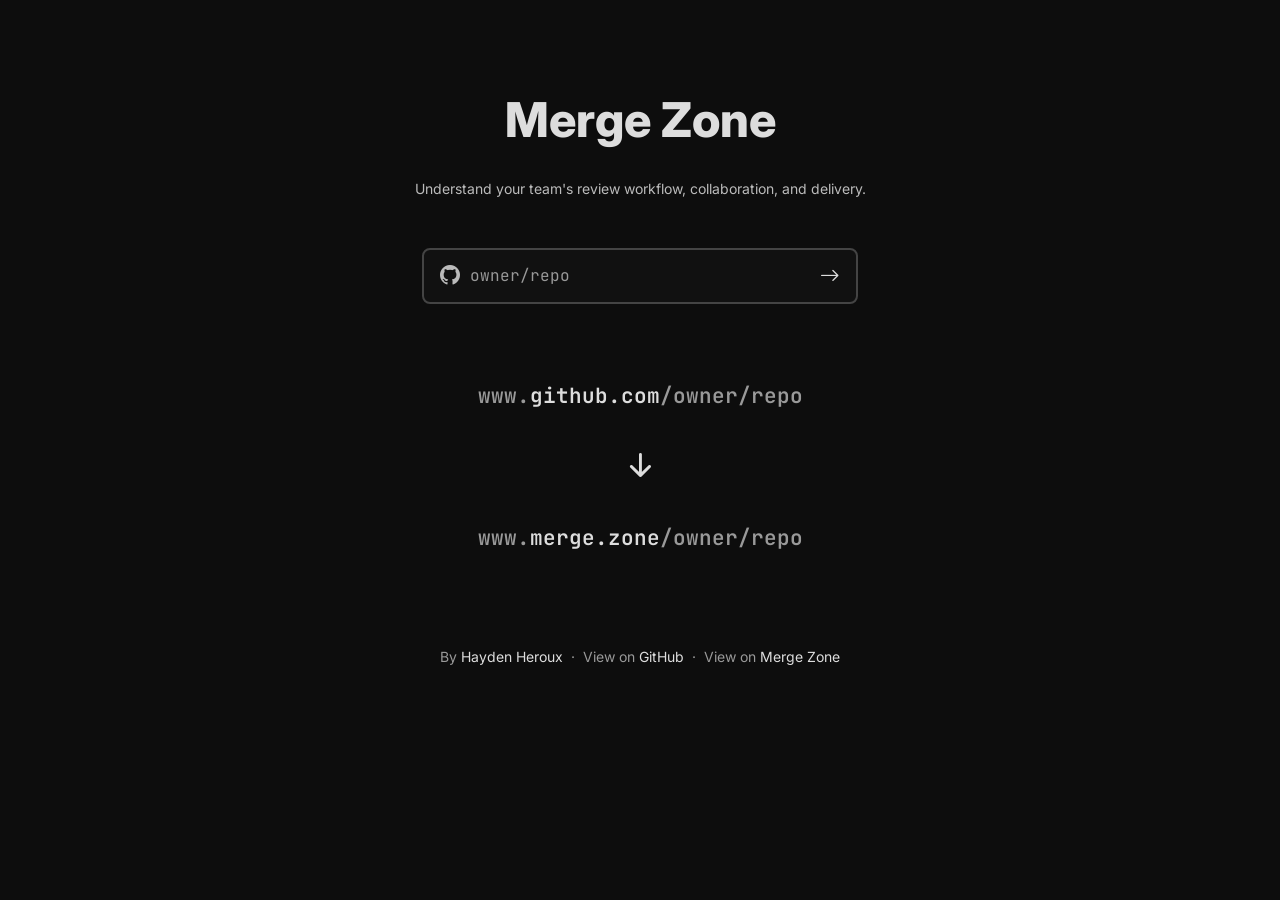
==== templates/index.html @ f8cf0dc9 "Add `lang` attribute." ====
<!DOCTYPE html>
<html lang="en">
<head>
	<title>Merge Zone</title>
    <link rel="stylesheet" href="/public/main.css">
	<link rel="stylesheet" href="https://cdn.jsdelivr.net/npm/bootstrap-icons@1.13.1/font/bootstrap-icons.min.css">
    <link rel="preconnect" href="https://fonts.googleapis.com">
    <link rel="preconnect" href="https://fonts.gstatic.com" crossorigin>
    <link href="https://fonts.googleapis.com/css2?family=Inter:ital,opsz,wght@0,14..32,100..900;1,14..32,100..900&family=JetBrains+Mono:ital,wght@0,100..800;1,100..800&display=swap" rel="stylesheet">
    <meta name="description" content="Understand your team's review workflow, collaboration, and delivery."/>
    <meta name="viewport" content="width=device-width, initial-scale=1.0">
    <meta property="og:title" content="Merge Zone"/>
    <meta property="og:type" content="website"/>
    <meta property="og:url" content="{{.BaseURL}}"/>
    <meta property="og:description" content="Understand your team's review workflow, collaboration, and delivery."/>
</head>
<body>
    <header class="hero">
        <div>
            <h1 class="title">Merge Zone</h1>
            <p class="dim">Understand your team's review workflow, collaboration, and delivery.</p>
        </div>
    </header>
    <main>
        <form id="repo-form" class="dim center-inline">
            <div class="input-group">
                <i class="bi bi-github"></i>
                <input 
                    type="text" 
                    id="repo-input" 
                    placeholder="owner/repo"
                    required
                >
                <button type="submit" aria-label="Submit">
                    <i class="bi bi-arrow-right" aria-hidden="true"></i>
                </button>
            </div>
        </form>
        <div class="example center-inline very-dim">
                <h2>www.<em>github.com</em>/owner/repo</h2>
                <i class="bi bi-arrow-down-short text arrow"></i>
                <h2>www.<em>merge.zone</em>/owner/repo</h2>
        </div>
    </main>

    <script>
        document.getElementById('repo-form').addEventListener('submit', function(e) {
            e.preventDefault();
            var input = document.getElementById('repo-input').value.trim();
            
            var repo = input
                .replace(/^https?:\/\/github\.com\//, '')
                .replace(/\/$/, '');
            
            if (repo) {
                window.location.href = '/' + repo;
            }
        });
    </script>
    <footer class="center-inline">
        <p class="very-dim">
            By <a class="text" href="https://www.haydenheroux.com">Hayden Heroux</a>
            &nbsp;&middot;&nbsp;
            View on <a class="text" href="https://www.github.com/haydenheroux/merge">GitHub</a>
            &nbsp;&middot;&nbsp;
            View on <a class="text" href="https://www.merge.zone/haydenheroux/merge">Merge Zone</a>
        </p>
    </footer>
</body>
</html>
---- public/main.css ----
:root {
    --color-page-background: #0d0d0d;
    --color-element-background: #111111;
    --color-element-alternate-background: #1d1d1d;
    --color-text: #dddddd;
    --color-dim: #bbbbbb;
    --color-very-dim: #999999;
    --color-border: #444444;
}

body {
    width: 80%;
    margin-inline: auto;

    background-color: var(--color-page-background);
    color: var(--color-text);

	font-size: 14px;
	font-family: "Inter", sans-serif;
	font-optical-sizing: auto;
	font-weight: 400;
	font-style: normal;
    line-height: 1.8;
    text-wrap: balance;
}

a {
    color: inherit;
    text-decoration: none;

    border-bottom: 1px solid transparent;
}

a:hover {
    border-bottom: 1px solid currentcolor;
}

a:has(i.bi):hover {
    border-bottom: 1px solid transparent;
}

header {
	margin-top: 4rem;
	margin-bottom: 2rem;
}

header .title {
	line-height: 1;
}

header i.bi-github {
    font-size: 1.3rem;
}

header .bar {
	display: flex;
	flex-direction: row;
	gap: 1.5rem;
}

.bar.tight {
    display: flex;
    flex-direction: row;
    align-items: center;
    gap: 0.9rem;
}

main {
    display: flex;
    flex-direction: column;
    gap: 2rem;

	margin-bottom: 2rem;
}

.center {
	display: flex;
	align-items: center;
	justify-content: center;
}

.center-block {
	display: flex;
	justify-content: center;
}

.center-inline {
	display: flex;
    flex-direction: column;
	align-items: center;
}

.pull-request {
    display: grid;
    grid-template-columns: 1fr 3fr;
    gap: 1.5rem;

	border: 2px solid var(--color-border);
	border-radius: 12px;
	padding: 2rem;

	background-color: var(--color-element-background);
}

.pull-request.draft {
	background-color: var(--color-element-alternate-background);
}

@media (max-width: 1000px) {
    .pull-request > div:nth-child(3) {
        grid-column: span 2;
    }
}

@media (min-width: 1000px) {
    .pull-request {
        grid-template-columns: 2rem 6rem auto;
    }

    .pull-request > div:nth-child(3) {
        grid-column: auto;
    }
}

.pull-request > div {
    display: flex;
    flex-direction: column;
    gap: 0.25rem;
}

.pull-request .title {
	font-size: 16px;
	text-align: left;
}

.text {
    color: var(--color-text);
}

.dim {
    color: var(--color-dim);
}

.very-dim {
    color: var(--color-very-dim);
}

.status-icon {
    font-size: 1.1rem;
}

.error {
	color: red;
}

.warn {
	color: orange;
}

.ok {
	color: green;
}

.status-icon.ok {
    font-size: 1.15rem;
}

.hero {
    display: flex;
    flex-direction: column;
    gap: 2rem;
}

.hero .title {
    font-size: 48px;
    font-weight: 800;
    text-align: center;
}

.hero p {
    text-align: center;
}

.example {
    margin-block: 2rem;

    font-family: "JetBrains Mono", monospace;
    font-optical-sizing: auto;
    font-style: normal;
}

.example em {
    color: var(--color-text);
    font-style: normal;
}

.example h2 {
    line-height: 1;
    font-weight: 600;
} 

.arrow {
    font-size: 3rem;
}

.input-group {
    display: flex;
    align-items: center;
    gap: 0.5rem;
    background-color: var(--color-element-background);
    border: 2px solid var(--color-border);
    border-radius: 8px;
    padding: 0.5rem 1rem;
    width: 80%;
    max-width: 400px;
    margin-inline: auto;
}

.input-group:focus-within {
    border-color: var(--color-text);
}

.input-group i {
    font-size: 1.25rem;
}

.input-group input {
    width: 100%; 
    flex: 1;
    background: transparent;
    border: none;
    color: var(--color-text);
    font-family: "JetBrains Mono", monospace;
    font-size: 1rem;
    outline: none;
}

.input-group input::placeholder {
    color: var(--color-very-dim);
}

button {
    background: transparent;
    border: none;
    color: var(--color-text);
    cursor: pointer;
    padding: 0;
}

.button-inline {
    margin-right: 0.5rem;
}

@media (pointer: coarse) {
    .button-toggle {
        position: relative;
    }

    .button-toggle::after {
        content: ""; 
        position: absolute;

        top: -20px;
        bottom: -20px;
        left: -20px;
        right: -20px;
    }
}

.input-group button {
    transition: transform 0.2s ease;
    font-size: 1.25rem;
}

.input-group button:hover {
    transform: translateX(4px);
}
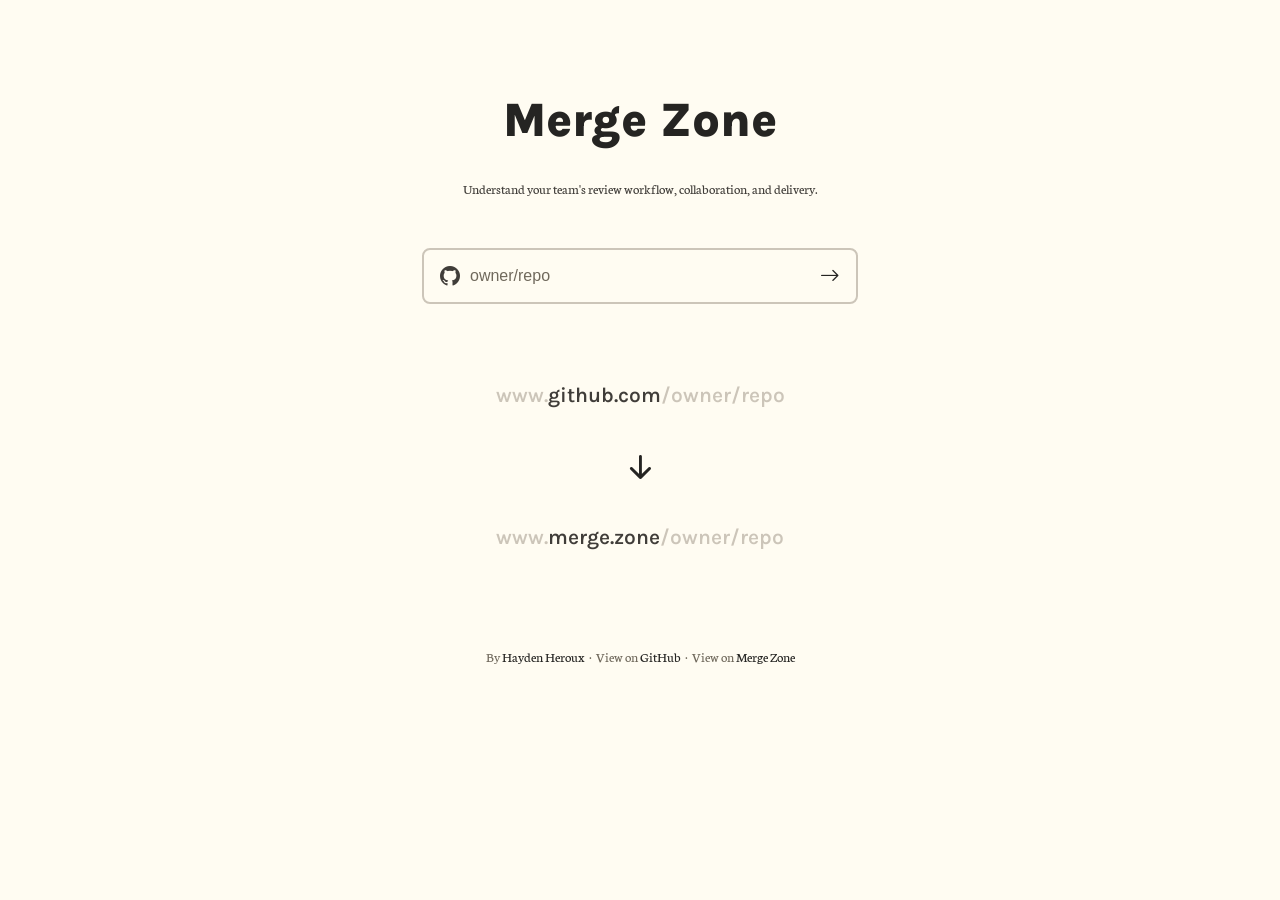
==== commit 72b250dc: "feat(web): Use new light color scheme." ====
--- a/templates/index.html
+++ b/templates/index.html
@@ -3,10 +3,10 @@
 <head>
 	<title>Merge Zone</title>
     <link rel="stylesheet" href="/public/main.css">
-	<link rel="stylesheet" href="https://cdn.jsdelivr.net/npm/bootstrap-icons@1.13.1/font/bootstrap-icons.min.css">
     <link rel="preconnect" href="https://fonts.googleapis.com">
     <link rel="preconnect" href="https://fonts.gstatic.com" crossorigin>
-    <link href="https://fonts.googleapis.com/css2?family=Inter:ital,opsz,wght@0,14..32,100..900;1,14..32,100..900&family=JetBrains+Mono:ital,wght@0,100..800;1,100..800&display=swap" rel="stylesheet">
+    <link href="https://fonts.googleapis.com/css2?family=Karla:ital,wght@0,200..800;1,200..800&family=Neuton:ital,wght@0,200;0,300;0,400;0,700;0,800;1,400&display=swap" rel="stylesheet">
+    <link rel="stylesheet" href="https://cdn.jsdelivr.net/npm/bootstrap-icons@1.13.1/font/bootstrap-icons.min.css">
     <meta name="description" content="Understand your team's review workflow, collaboration, and delivery."/>
     <meta name="viewport" content="width=device-width, initial-scale=1.0">
     <meta property="og:title" content="Merge Zone"/>
@@ -21,7 +21,7 @@
             <p class="dim">Understand your team's review workflow, collaboration, and delivery.</p>
         </div>
     </header>
-    <main>
+    <main class="flex">
         <form id="repo-form" class="dim center-inline">
             <div class="input-group">
                 <i class="bi bi-github"></i>
@@ -30,20 +30,21 @@
                     id="repo-input" 
                     placeholder="owner/repo"
                     required
+                    aria-label="Search your repository"
                 >
                 <button type="submit" aria-label="Submit">
                     <i class="bi bi-arrow-right" aria-hidden="true"></i>
                 </button>
             </div>
         </form>
-        <div class="example center-inline very-dim">
+        <div class="example center-inline">
                 <h2>www.<em>github.com</em>/owner/repo</h2>
                 <i class="bi bi-arrow-down-short text arrow"></i>
                 <h2>www.<em>merge.zone</em>/owner/repo</h2>
         </div>
     </main>
 
-    <script>
+    <script defer>
         document.getElementById('repo-form').addEventListener('submit', function(e) {
             e.preventDefault();
             var input = document.getElementById('repo-input').value.trim();
--- a/public/main.css
+++ b/public/main.css
@@ -1,24 +1,26 @@
 :root {
-    --color-page-background: #0d0d0d;
-    --color-element-background: #111111;
-    --color-element-alternate-background: #1d1d1d;
-    --color-text: #dddddd;
-    --color-dim: #bbbbbb;
-    --color-very-dim: #999999;
-    --color-border: #444444;
+    --color-white: #fffcf2;
+    --color-silver: #ccc5b9;
+    --color-beige: #70695c;
+    --color-brown: #403d39;
+    --color-black: #252422;
+    --color-paprika: #eb5e28;
+    --color-sage: #5b7e3c;
+    --color-yellow: #ffd65a;
+    --color-orange: #ff9d23;
+    --color-red: #ea5252;
 }
 
 body {
     width: 80%;
     margin-inline: auto;
 
-    background-color: var(--color-page-background);
-    color: var(--color-text);
+    background-color: var(--color-white);
+    color: var(--color-black);
 
 	font-size: 14px;
-	font-family: "Inter", sans-serif;
-	font-optical-sizing: auto;
-	font-weight: 400;
+	font-family: "Neuton", serif;
+	font-weight: 500;
 	font-style: normal;
     line-height: 1.8;
     text-wrap: balance;
@@ -39,6 +41,11 @@
     border-bottom: 1px solid transparent;
 }
 
+b, h1, h2, h3 {
+    font-family: "Karla", sans-serif;
+    font-weight: 700;
+}
+
 header {
 	margin-top: 4rem;
 	margin-bottom: 2rem;
@@ -66,11 +73,18 @@
 }
 
 main {
-    display: flex;
-    flex-direction: column;
+    margin-bottom: 2rem;
     gap: 2rem;
-
-	margin-bottom: 2rem;
+}
+
+main.flex {
+    display: flex;
+    flex-direction: column;
+}
+
+main.grid {
+    display: grid;
+    grid-template-columns: 1fr;
 }
 
 .center {
@@ -91,78 +105,59 @@
 }
 
 .pull-request {
-    display: grid;
-    grid-template-columns: 1fr 3fr;
+    width: 80%;
+    margin-inline: auto;
+
+    display: flex;
+    flex-direction: column;
     gap: 1.5rem;
 
-	border: 2px solid var(--color-border);
-	border-radius: 12px;
+	border: 1px solid var(--color-silver);
+	border-radius: 20px;
 	padding: 2rem;
-
-	background-color: var(--color-element-background);
-}
-
-.pull-request.draft {
-	background-color: var(--color-element-alternate-background);
-}
-
-@media (max-width: 1000px) {
-    .pull-request > div:nth-child(3) {
-        grid-column: span 2;
-    }
-}
-
-@media (min-width: 1000px) {
-    .pull-request {
-        grid-template-columns: 2rem 6rem auto;
-    }
-
-    .pull-request > div:nth-child(3) {
-        grid-column: auto;
-    }
 }
 
 .pull-request > div {
     display: flex;
-    flex-direction: column;
-    gap: 0.25rem;
+    flex-direction: row;
+    gap: 1.5rem;
 }
 
 .pull-request .title {
-	font-size: 16px;
+	font-size: 20px;
 	text-align: left;
 }
 
 .text {
-    color: var(--color-text);
+    color: var(--color-black);
 }
 
 .dim {
-    color: var(--color-dim);
+    color: var(--color-brown);
 }
 
 .very-dim {
-    color: var(--color-very-dim);
+    color: var(--color-beige);
 }
 
 .status-icon {
-    font-size: 1.1rem;
+    font-size: 1.15rem;
 }
 
 .error {
-	color: red;
+	color: var(--color-red);
 }
 
 .warn {
-	color: orange;
-}
-
-.ok {
-	color: green;
-}
-
-.status-icon.ok {
-    font-size: 1.15rem;
+	color: var(--color-orange);
+}
+
+.ok, .special {
+	color: var(--color-sage);
+}
+
+.status-icon.warn {
+    font-size: 1.05rem;
 }
 
 .hero {
@@ -183,14 +178,11 @@
 
 .example {
     margin-block: 2rem;
-
-    font-family: "JetBrains Mono", monospace;
-    font-optical-sizing: auto;
-    font-style: normal;
+    color: var(--color-silver);
 }
 
 .example em {
-    color: var(--color-text);
+    color: var(--color-brown);
     font-style: normal;
 }
 
@@ -207,8 +199,7 @@
     display: flex;
     align-items: center;
     gap: 0.5rem;
-    background-color: var(--color-element-background);
-    border: 2px solid var(--color-border);
+    border: 2px solid var(--color-silver);
     border-radius: 8px;
     padding: 0.5rem 1rem;
     width: 80%;
@@ -217,7 +208,7 @@
 }
 
 .input-group:focus-within {
-    border-color: var(--color-text);
+    border-color: var(--color-beige);
 }
 
 .input-group i {
@@ -230,25 +221,28 @@
     background: transparent;
     border: none;
     color: var(--color-text);
-    font-family: "JetBrains Mono", monospace;
     font-size: 1rem;
     outline: none;
 }
 
 .input-group input::placeholder {
-    color: var(--color-very-dim);
+    color: var(--color-beige);
 }
 
 button {
     background: transparent;
     border: none;
-    color: var(--color-text);
+    color: var(--color-black);
     cursor: pointer;
     padding: 0;
 }
 
 .button-inline {
     margin-right: 0.5rem;
+}
+
+.push-right {
+    margin-left: auto;
 }
 
 @media (pointer: coarse) {
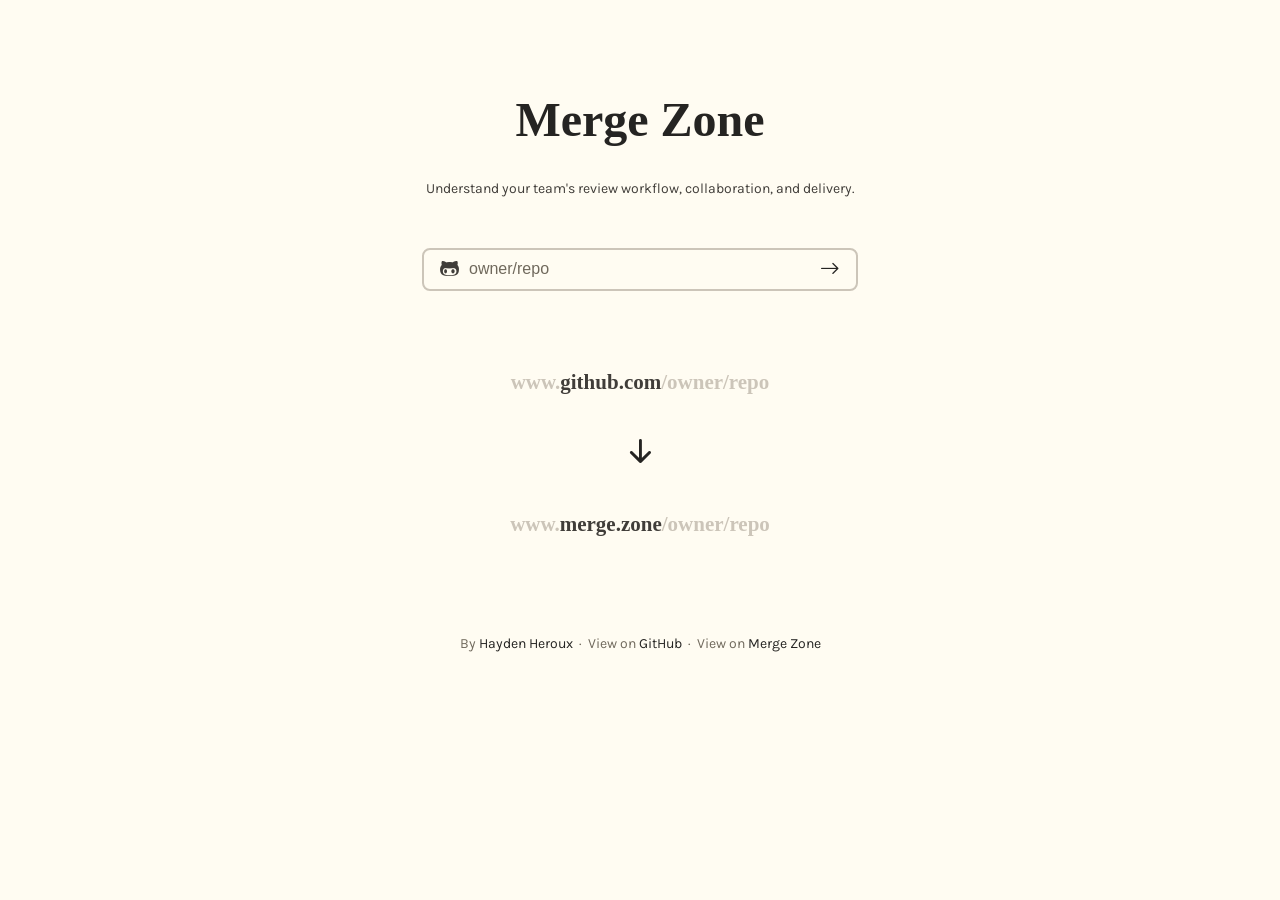
==== commit e4d5a9f6: "feat(web): Change icons to Font Awesome and add quick stats." ====
--- a/templates/index.html
+++ b/templates/index.html
@@ -7,6 +7,7 @@
     <link rel="preconnect" href="https://fonts.gstatic.com" crossorigin>
     <link href="https://fonts.googleapis.com/css2?family=Karla:ital,wght@0,200..800;1,200..800&family=Neuton:ital,wght@0,200;0,300;0,400;0,700;0,800;1,400&display=swap" rel="stylesheet">
     <link rel="stylesheet" href="https://cdn.jsdelivr.net/npm/bootstrap-icons@1.13.1/font/bootstrap-icons.min.css">
+    <link rel="stylesheet" href="https://cdnjs.cloudflare.com/ajax/libs/font-awesome/6.5.2/css/all.min.css" />
     <meta name="description" content="Understand your team's review workflow, collaboration, and delivery."/>
     <meta name="viewport" content="width=device-width, initial-scale=1.0">
     <meta property="og:title" content="Merge Zone"/>
@@ -24,7 +25,7 @@
     <main class="flex">
         <form id="repo-form" class="dim center-inline">
             <div class="input-group">
-                <i class="bi bi-github"></i>
+                <i class="fa-brands fa-github-alt"></i>
                 <input 
                     type="text" 
                     id="repo-input" 
--- a/public/main.css
+++ b/public/main.css
@@ -9,6 +9,7 @@
     --color-yellow: #ffd65a;
     --color-orange: #ff9d23;
     --color-red: #ea5252;
+    --color-purple: #8d5f8c;
 }
 
 body {
@@ -19,8 +20,8 @@
     color: var(--color-black);
 
 	font-size: 14px;
-	font-family: "Neuton", serif;
-	font-weight: 500;
+	font-family: "Karla", sans-serif;
+	font-weight: 400;
 	font-style: normal;
     line-height: 1.8;
     text-wrap: balance;
@@ -41,9 +42,13 @@
     border-bottom: 1px solid transparent;
 }
 
+code {
+    font-size: 1rem;
+}
+
 b, h1, h2, h3 {
-    font-family: "Karla", sans-serif;
-    font-weight: 700;
+    font-family: "Neuton", serif;
+    font-weight: 600;
 }
 
 header {
@@ -55,8 +60,8 @@
 	line-height: 1;
 }
 
-header i.bi-github {
-    font-size: 1.3rem;
+header i {
+    font-size: 1.25rem;
 }
 
 header .bar {
@@ -104,6 +109,27 @@
 	align-items: center;
 }
 
+.stat-card-container {
+    display: grid;
+    grid-template-columns: auto auto;
+    gap: 1rem;
+
+    margin-top: 0.75rem;
+    margin-bottom: 2.5rem;
+}
+
+.stat-card {
+    display: flex;
+    flex-direction: row;
+    gap: 1.5rem;
+    align-items: center;
+    justify-content: center;
+
+	border: 1px solid var(--color-silver);
+	border-radius: 20px;
+	padding: 1rem;
+}
+
 .pull-request {
     width: 80%;
     margin-inline: auto;
@@ -152,8 +178,12 @@
 	color: var(--color-orange);
 }
 
-.ok, .special {
+.ok {
 	color: var(--color-sage);
+}
+
+.special {
+    color: var(--color-purple);
 }
 
 .status-icon.warn {
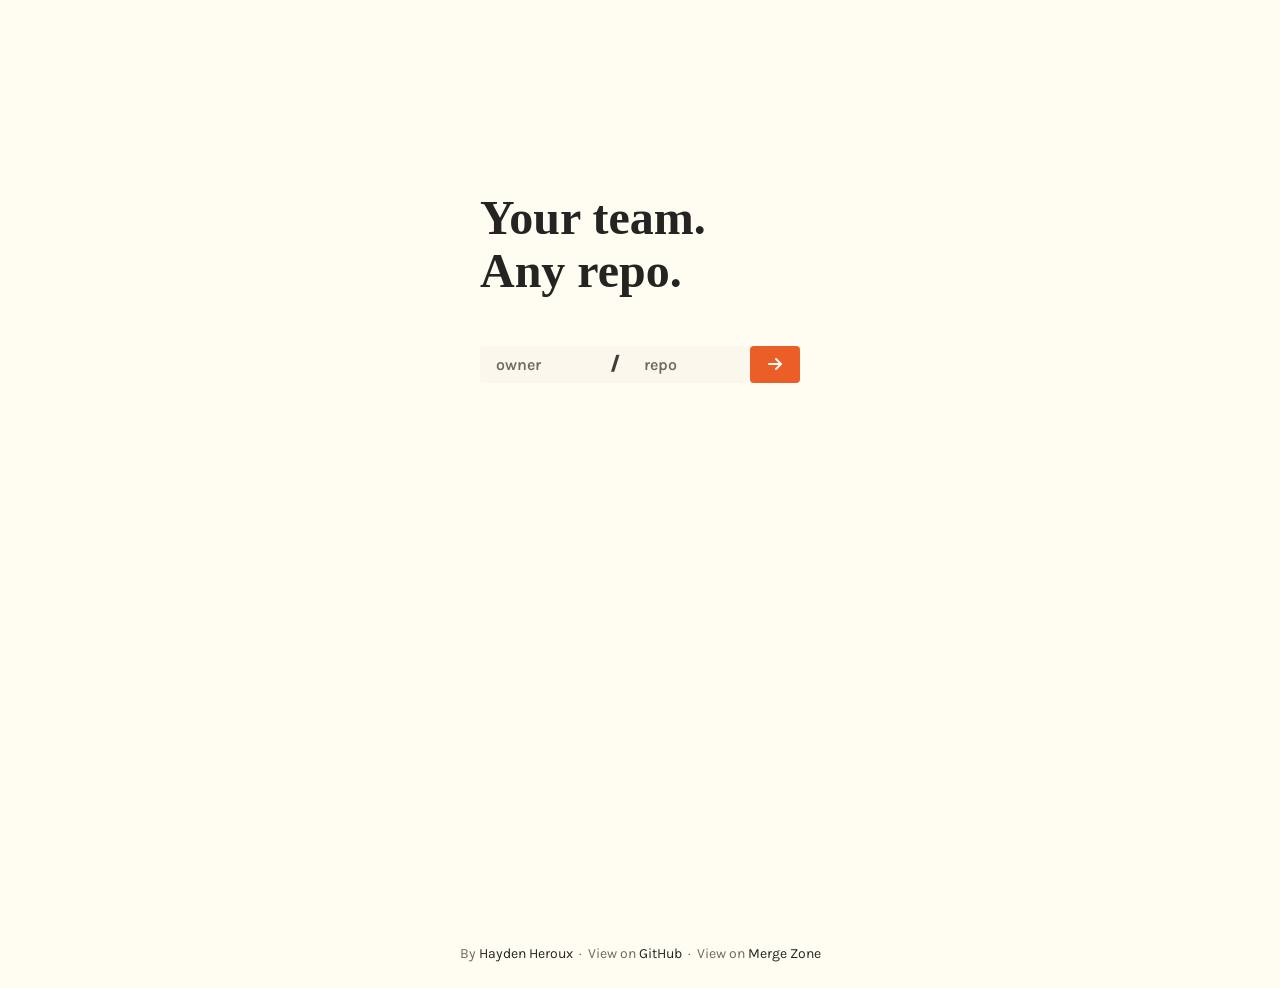
==== commit b201c80b: "refactor(web/index): Simplify landing page." ====
--- a/templates/index.html
+++ b/templates/index.html
@@ -16,46 +16,43 @@
     <meta property="og:description" content="Understand your team's review workflow, collaboration, and delivery."/>
 </head>
 <body>
-    <header class="hero">
-        <div>
-            <h1 class="title">Merge Zone</h1>
-            <p class="dim">Understand your team's review workflow, collaboration, and delivery.</p>
-        </div>
+	<header>
     </header>
-    <main class="flex">
-        <form id="repo-form" class="dim center-inline">
-            <div class="input-group">
-                <i class="fa-brands fa-github-alt"></i>
-                <input 
-                    type="text" 
-                    id="repo-input" 
-                    placeholder="owner/repo"
-                    required
-                    aria-label="Search your repository"
-                >
-                <button type="submit" aria-label="Submit">
-                    <i class="bi bi-arrow-right" aria-hidden="true"></i>
-                </button>
-            </div>
-        </form>
-        <div class="example center-inline">
-                <h2>www.<em>github.com</em>/owner/repo</h2>
-                <i class="bi bi-arrow-down-short text arrow"></i>
-                <h2>www.<em>merge.zone</em>/owner/repo</h2>
-        </div>
+    <main class="center">
+		<div class="hero">
+			<h1 class="title">Your team.</h1>
+			<h1 class="title">Any repo.</h1>
+			<form id="repo-form" class="dim center-inline">
+				<input 
+					type="text" 
+					id="owner-input" 
+					placeholder="owner"
+					required
+					aria-label="Search your team"
+				>
+				<span class="title">/</span>
+				<input 
+					type="text" 
+					id="repo-input" 
+					placeholder="repo"
+					required
+					aria-label="Search your repositories"
+				>
+				<button type="submit" aria-label="Submit">
+					<i class="fa-solid fa-arrow-right" aria-hidden="true"></i>
+				</button>
+			</form>
+		</div>
     </main>
 
     <script defer>
         document.getElementById('repo-form').addEventListener('submit', function(e) {
             e.preventDefault();
-            var input = document.getElementById('repo-input').value.trim();
-            
-            var repo = input
-                .replace(/^https?:\/\/github\.com\//, '')
-                .replace(/\/$/, '');
+            var repo = document.getElementById('repo-input').value.trim();
+            var owner = document.getElementById('owner-input').value.trim();
             
             if (repo) {
-                window.location.href = '/' + repo;
+				window.location.href = `/${owner}/${repo}`;
             }
         });
     </script>
--- a/public/main.css
+++ b/public/main.css
@@ -1,5 +1,6 @@
 :root {
     --color-white: #fffcf2;
+    --color-pearl: #faf7ed;
     --color-silver: #ccc5b9;
     --color-beige: #70695c;
     --color-brown: #403d39;
@@ -30,16 +31,6 @@
 a {
     color: inherit;
     text-decoration: none;
-
-    border-bottom: 1px solid transparent;
-}
-
-a:hover {
-    border-bottom: 1px solid currentcolor;
-}
-
-a:has(i.bi):hover {
-    border-bottom: 1px solid transparent;
 }
 
 code {
@@ -57,11 +48,16 @@
 }
 
 header .title {
+    font-size: 2.25rem;
 	line-height: 1;
 }
 
 header i {
-    font-size: 1.25rem;
+    font-size: 2.25rem;
+
+    &.fa-github-alt {
+        padding-top: 0.65rem;
+    }
 }
 
 header .bar {
@@ -74,7 +70,7 @@
     display: flex;
     flex-direction: row;
     align-items: center;
-    gap: 0.9rem;
+    gap: 1rem;
 }
 
 main {
@@ -84,7 +80,7 @@
 
 main.flex {
     display: flex;
-    flex-direction: column;
+    flex-direction: row;
 }
 
 main.grid {
@@ -109,6 +105,18 @@
 	align-items: center;
 }
 
+.card {
+    background-color: var(--color-pearl);
+	border: 1px solid var(--color-silver);
+	border-radius: 20px;
+
+    transition: background-color 0.1s ease-in-out;
+
+    &:hover {
+        background-color: var(--color-white);
+    }
+}
+
 .stat-card-container {
     display: grid;
     grid-template-columns: auto auto;
@@ -119,183 +127,207 @@
 }
 
 .stat-card {
-    display: flex;
-    flex-direction: row;
-    gap: 1.5rem;
+    display: grid;
+    grid-template-columns: auto auto;
+    grid-template-rows: 24px auto;
+    column-gap: 1rem;
     align-items: center;
-    justify-content: center;
 
 	border: 1px solid var(--color-silver);
 	border-radius: 20px;
-	padding: 1rem;
+	padding: 1.5rem;
+
+    i {
+        font-size: 1.25rem;
+        margin-inline: auto;
+    }
+
+    .count {
+        font-size: 28px;
+    }
+
+    p {
+        display: none;
+        grid-area: 2 / 2 / 2 / 2;
+        margin: 0;
+    }
 }
 
 .pull-request {
-    width: 80%;
+    width: 520px;
     margin-inline: auto;
+	padding: 2rem 4rem;
+
+    display: flex;
+    flex-direction: column;
+
+    & > div {
+        display: flex;
+        flex-direction: row;
+        gap: 1.5rem;
+    }
+
+    i.fa {
+        font-size: 1.25rem;
+    }
+
+    .title {
+        font-size: 20px;
+        text-align: left;
+    }
+
+    button {
+        background: none;
+        border: none;
+        margin-left: auto;
+    }
+
+    .pr-body {
+        margin-top: 1.5rem;
+        border-left: 2px solid var(--color-silver);
+        padding-left: 1.5rem;
+        max-width: 100%;
+        overflow-x: scroll;
+
+        img {
+            max-width: 100%;
+            height: auto;
+        }
+    }
+}
+
+.text {
+    color: var(--color-black);
+}
+
+.dim {
+    color: var(--color-brown);
+}
+
+.very-dim {
+    color: var(--color-beige);
+}
+
+.status-icon {
+    font-size: 1.15rem;
+}
+
+.error {
+	color: var(--color-red);
+}
+
+.warn {
+	color: var(--color-orange);
+}
+
+.ok {
+	color: var(--color-sage);
+}
+
+.special {
+    color: var(--color-purple);
+}
+
+.status-icon.warn {
+    font-size: 1.05rem;
+}
+
+.hero {
+    min-width: 240px;
+    max-width: 320px;
+
+    margin-top: 8rem;
+    margin-bottom: 32rem;
+
+    display: flex;
+    flex-direction: column;
+
+    align-items: start;
+    justify-content: start;
+
+    .title {
+        font-size: 48px;
+        font-weight: 800;
+        margin: 0;
+        line-height: 1.1;
+    }
+
+    form {
+        margin-top: 3rem;
+        background-color: var(--color-pearl);
+        border-radius: 4px;
+
+        display: grid;
+        grid-template-columns: auto auto auto auto;
+        
+        input {
+            background-color: transparent;
+            padding: 8px 16px;
+
+            font-weight: 600;
+        }
+
+        input, input::placeholder {
+            font-size: 16px;
+        }
+
+        span.title {
+            font-size: 20px;
+            margin-inline: 0.5rem;
+        }
+    }
+
+    button {
+        padding: 10px 18px;
+        background-color: var(--color-paprika);
+        color: var(--color-white);
+        border: none;
+        cursor: pointer;
+        border-radius: 4px;
+
+        i {
+            font-size: 16px;
+        }
+    }
+}
+
+.example {
+    color: var(--color-silver);
 
     display: flex;
     flex-direction: column;
     gap: 1.5rem;
 
-	border: 1px solid var(--color-silver);
-	border-radius: 20px;
-	padding: 2rem;
-}
-
-.pull-request > div {
-    display: flex;
-    flex-direction: row;
-    gap: 1.5rem;
-}
-
-.pull-request .title {
-	font-size: 20px;
-	text-align: left;
-}
-
-.text {
-    color: var(--color-black);
-}
-
-.dim {
-    color: var(--color-brown);
-}
-
-.very-dim {
-    color: var(--color-beige);
-}
-
-.status-icon {
-    font-size: 1.15rem;
-}
-
-.error {
-	color: var(--color-red);
-}
-
-.warn {
-	color: var(--color-orange);
-}
-
-.ok {
-	color: var(--color-sage);
-}
-
-.special {
-    color: var(--color-purple);
-}
-
-.status-icon.warn {
-    font-size: 1.05rem;
-}
-
-.hero {
-    display: flex;
-    flex-direction: column;
-    gap: 2rem;
-}
-
-.hero .title {
-    font-size: 48px;
-    font-weight: 800;
-    text-align: center;
-}
-
-.hero p {
-    text-align: center;
-}
-
-.example {
-    margin-block: 2rem;
-    color: var(--color-silver);
-}
-
-.example em {
-    color: var(--color-brown);
-    font-style: normal;
-}
-
-.example h2 {
-    line-height: 1;
-    font-weight: 600;
-} 
-
-.arrow {
-    font-size: 3rem;
-}
-
-.input-group {
-    display: flex;
-    align-items: center;
-    gap: 0.5rem;
-    border: 2px solid var(--color-silver);
-    border-radius: 8px;
-    padding: 0.5rem 1rem;
-    width: 80%;
-    max-width: 400px;
-    margin-inline: auto;
-}
-
-.input-group:focus-within {
-    border-color: var(--color-beige);
-}
-
-.input-group i {
-    font-size: 1.25rem;
-}
-
-.input-group input {
-    width: 100%; 
-    flex: 1;
-    background: transparent;
+    & > div {
+        display: flex;
+        flex-direction: column;
+    }
+
+    h2 {
+        margin: 0;
+        line-height: 1.2;
+        font-weight: 600;
+    }
+
+    em {
+        color: var(--color-brown);
+        font-style: normal;
+    }
+}
+
+input {
+    width: 100%;
+    outline: none;
     border: none;
-    color: var(--color-text);
-    font-size: 1rem;
-    outline: none;
-}
-
-.input-group input::placeholder {
-    color: var(--color-beige);
-}
-
-button {
-    background: transparent;
-    border: none;
-    color: var(--color-black);
-    cursor: pointer;
-    padding: 0;
-}
-
-.button-inline {
-    margin-right: 0.5rem;
-}
-
-.push-right {
-    margin-left: auto;
-}
-
-@media (pointer: coarse) {
-    .button-toggle {
-        position: relative;
-    }
-
-    .button-toggle::after {
-        content: ""; 
-        position: absolute;
-
-        top: -20px;
-        bottom: -20px;
-        left: -20px;
-        right: -20px;
-    }
-}
-
-.input-group button {
-    transition: transform 0.2s ease;
-    font-size: 1.25rem;
-}
-
-.input-group button:hover {
-    transform: translateX(4px);
-}
+    font-family: "Karla", sans-serif;
+    font-weight: 400;
+    color: var(--color--brown);
+
+    &:focus-within {
+        border-color: var(--color-beige);
+    }
+
+    &::placeholder {
+        color: var(--color-beige);
+    }
+}
